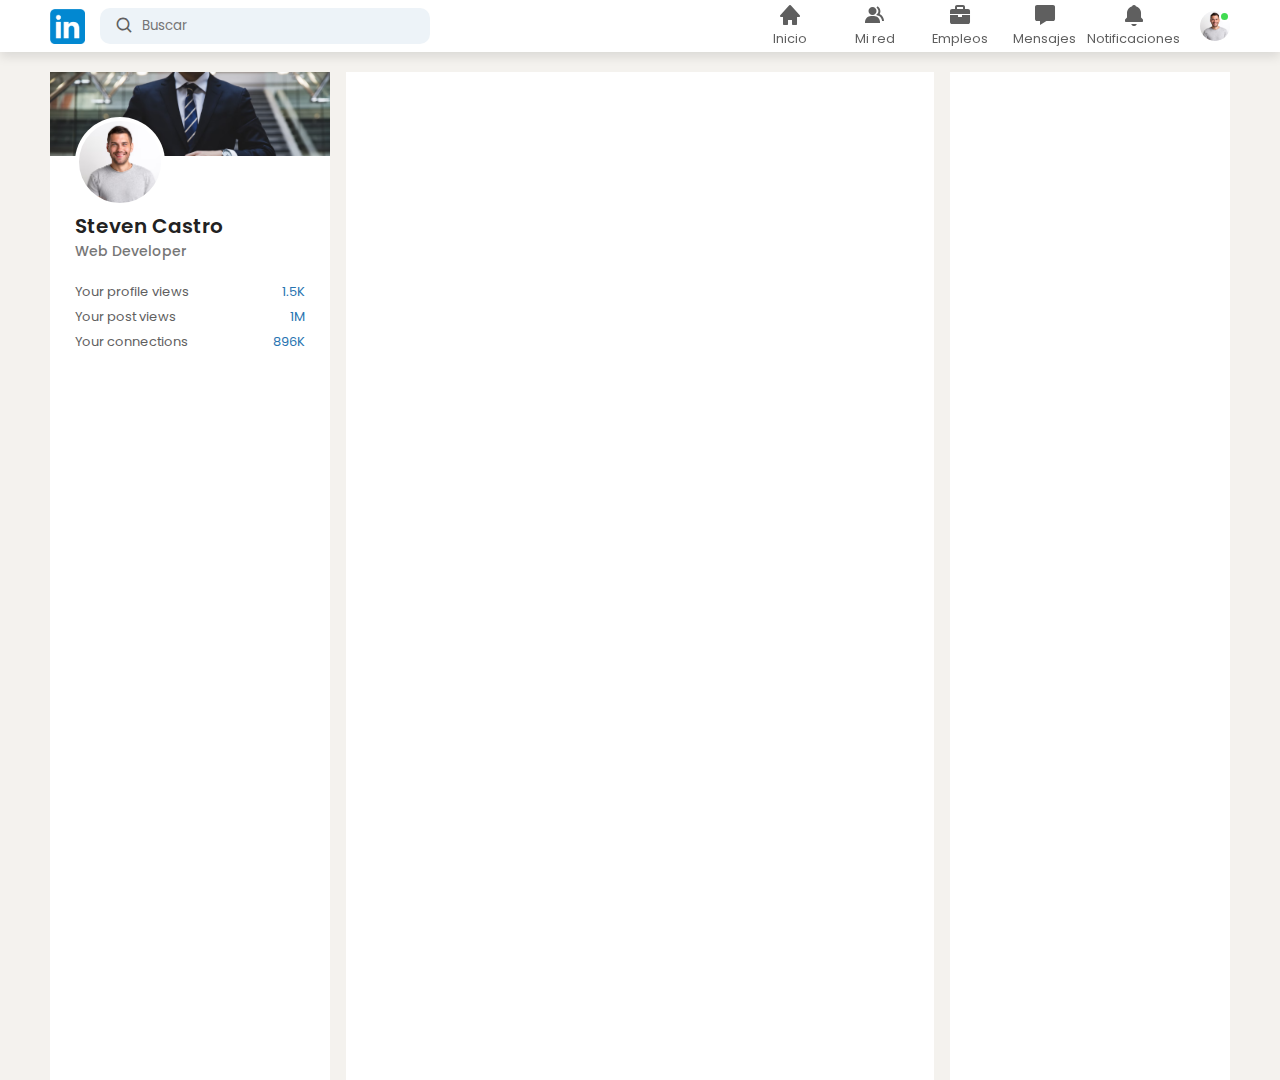
==== index.html @ e4f19cf7 "Avance en clase" ====
<!DOCTYPE html>
<html lang="es">

<head>
  <meta charset="UTF-8">
  <meta name="viewport" content="width=device-width, initial-scale=1.0">
  <title>LinkedIn</title>
  <link rel="stylesheet" href="CSS/style.css">
  <link href='https://unpkg.com/boxicons@2.1.4/css/boxicons.min.css' rel='stylesheet'>
</head>

<body class="body">
  <header class="header">
    <div class="header__container container">
      <div class="header__search-container search-container">
        <a href="">
          <img class="search-container__logo" src="imagenes/logo.jpg" alt="logo">
        </a>
        <form class="search-container__form" action="">
          <i class='bx bx-search search-container__icono'></i>
          <input class="search-container__input" type="text" placeholder="Buscar">
        </form>
      </div>
      <div class="header__nav-container nav-container">
        <ul class="nav-container__list">
          <li class="nav-container__item">
            <a class="nav-container__link" href="">
              <i class='bx bxs-home nav-container__icon'></i><Span class="nav-container__text">Inicio</Span>
            </a>
          </li>
          <li class="nav-container__item">
            <a class="nav-container__link" href="">
              <i class='bx bxs-group nav-container__icon'></i><Span class="nav-container__text">Mi red</Span>
            </a>
          </li>
          <li class="nav-container__item">
            <a class="nav-container__link" href="">
              <i class='bx bxs-briefcase nav-container__icon'></i><Span class="nav-container__text">Empleos</Span>
            </a>
          </li>
          <li class="nav-container__item">
            <a class="nav-container__link" href="">
              <i class='bx bxs-message nav-container__icon'></i><Span class="nav-container__text">Mensajes</Span>
            </a>
          </li>
          <li class="nav-container__item">
            <a class="nav-container__link" href="">
              <i class='bx bxs-bell nav-container__icon'></i><Span class="nav-container__text">Notificaciones</Span>
            </a>
          </li>
        </ul>
        <div class="nav-container__profile">
          <img class="nav-container__photo" src="imagenes/foto.jpg" alt="Foto">
        </div>
      </div>
    </div>
  </header>
  <div class="content-layout container">
    <aside class="sidebar">
      <div class="sidebar__box box-profile">
        <img class="box-profile__portada" src="imagenes/imagenPortada.jpg" alt="Portada">
        <img class="box-profile__foto" src="imagenes/foto.jpg" alt="Foto">
        <div class="box-profile__information profile-information">
          <h1 class="profile-information__title">Steven Castro</h1>
          <h3 class="profile-information__subtitle">Web Developer</h3>
          <ul class="profile-information__list">
            <li class="profile-information__item">Your profile views<span class="profile-information__numer">1.5K</span>
            </li>
            <li class="profile-information__item">Your post views<span class="profile-information__numer">1M</span></li>
            <li class="profile-information__item">Your connections<span class="profile-information__numer">896K</span>
            </li>
          </ul>
        </div>
      </div>
      <div class="sidebar__box box-information">

      </div>
    </aside>
    <main class="main"></main>
    <aside class="aside"></aside>
  </div>
</body>

</html>
---- CSS/style.css ----
@import url('https://fonts.googleapis.com/css2?family=Poppins:ital,wght@0,100;0,200;0,300;0,400;0,500;0,600;0,700;0,800;0,900;1,100;1,200;1,300;1,400;1,500;1,600;1,700;1,800;1,900&display=swap');
@import url(variables.css);
@import url(header.css);
@import url(layaut.css);
*{
  margin: 0;
  padding: 0;
  box-sizing: border-box;
  font-family: "Poppins", sans-serif;
}

.body{
  background-color: var(--colorFondo);
  color: var(--colorFuentePrincipal);
}
.container{
  max-width: 1200px;
  width: 100%;
  margin: auto;
  padding: 0 10px;
}

.content-layout {
  display: grid;
  grid-template-rows: auto;
  grid-template-columns: 280px 1fr 280px;
  grid-template-areas:
    'sidebar main aside';
  gap: 1rem;
  height: 120vh;
  padding-top: calc(52px + 20px);
}
.sidebar, main, .aside{
  /* background-color: var(--colorFondo); */
  background-color: var(--colorPrincipal);
}

.sidebar{
  grid-area: sidebar;
}
.main{
  grid-area: main;
}
.aside{
  grid-area: aside;
}
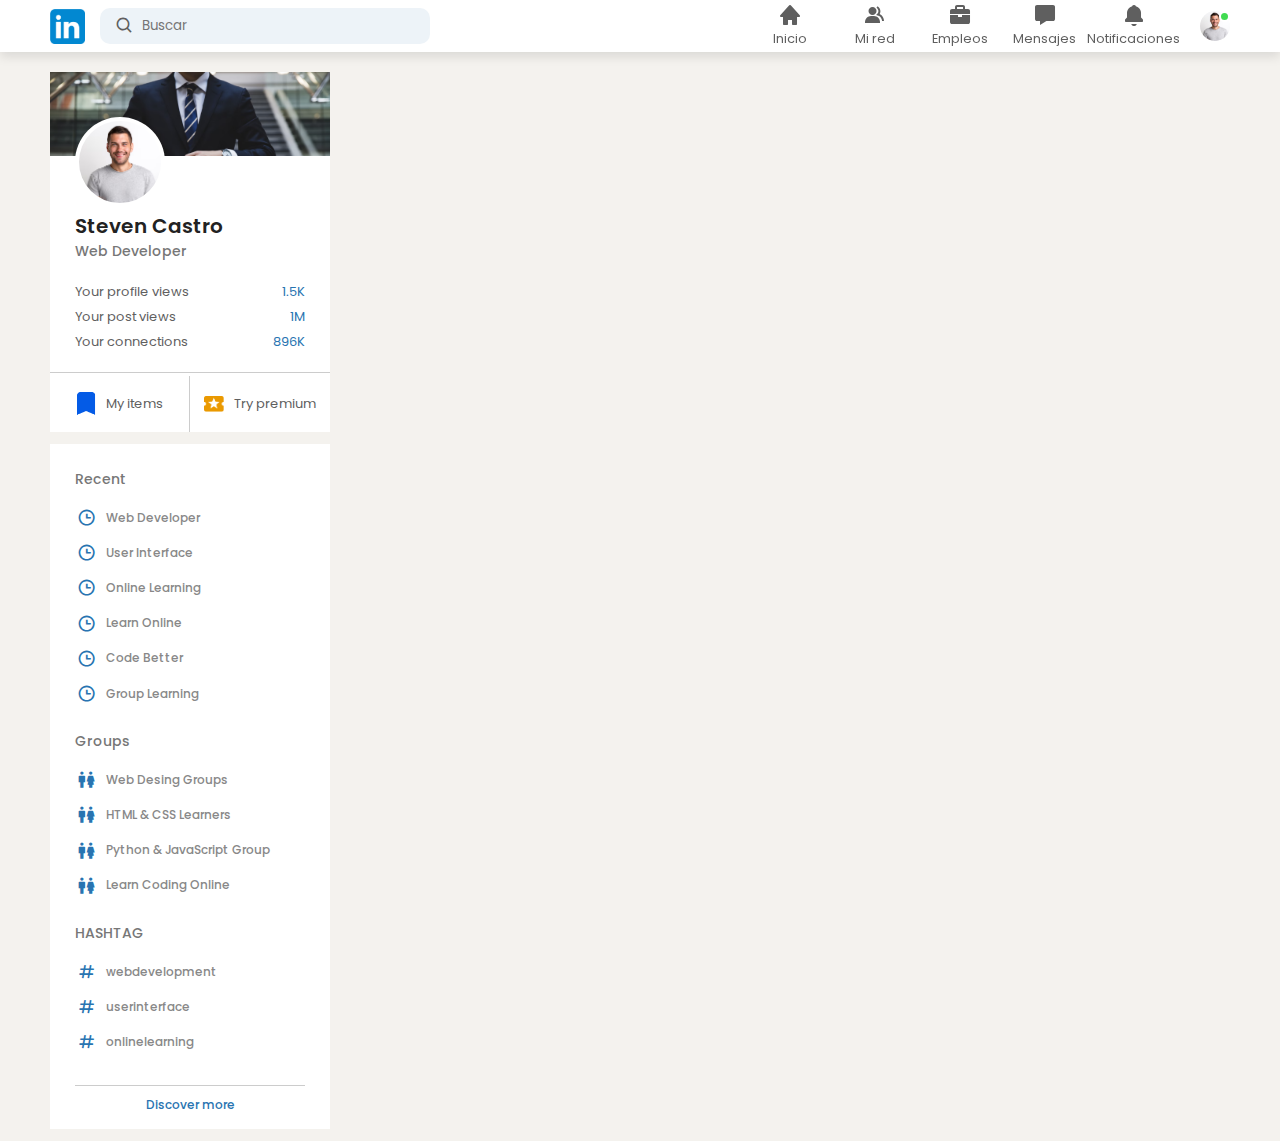
==== commit fa0a5391: "Primer avance en casa" ====
--- a/index.html
+++ b/index.html
@@ -71,10 +71,30 @@
             </li>
           </ul>
         </div>
+        <div class="box-profile__links profile-links">
+          <a class="profile-links__enlace profile-links__enlace--bordeDerecho" href=""><img class="profile-links__images" src="imagenes/items.png" alt="items">My items</a>
+          <a class="profile-links__enlace" href=""><img class="profile-links__images" src="imagenes/premium.png" alt="premium">Try premium</a>
+        </div>
       </div>
       <div class="sidebar__box box-information">
-
-      </div>
+        <h3 class="box-information__title">Recent</h3>
+        <a class="box-information__item" href="#"><i class='bx bx-time box-information__icon'></i>Web Developer</a>
+        <a class="box-information__item" href="#"><i class='bx bx-time box-information__icon'></i>User Interface</a>
+        <a class="box-information__item" href="#"><i class='bx bx-time box-information__icon'></i>Online Learning</a>
+        <a class="box-information__item" href="#"><i class='bx bx-time box-information__icon'></i>Learn Online</a>
+        <a class="box-information__item" href="#"><i class='bx bx-time box-information__icon'></i>Code Better</a>
+        <a class="box-information__item" href="#"><i class='bx bx-time box-information__icon'></i>Group Learning</a>
+        <h3 class="box-information__title">Groups</h3>
+        <a class="box-information__item" href=""><i class='bx bx-male-female box-information__icon' ></i>Web Desing Groups</a>
+        <a class="box-information__item" href=""><i class='bx bx-male-female box-information__icon' ></i>HTML & CSS Learners</a>
+        <a class="box-information__item" href=""><i class='bx bx-male-female box-information__icon' ></i>Python & JavaScript Group</a>
+        <a class="box-information__item" href=""><i class='bx bx-male-female box-information__icon' ></i>Learn Coding Online</a>
+        <h3 class="box-information__title">HASHTAG</h3>
+        <a class="box-information__item" href=""><i class='bx bx-hash box-information__icon' ></i>webdevelopment</a>
+        <a class="box-information__item" href=""><i class='bx bx-hash box-information__icon' ></i>userinterface</a>
+        <a class="box-information__item" href=""><i class='bx bx-hash box-information__icon' ></i>onlinelearning</a>
+        <div class="box-information__more">Discover more</div>
+        </div>
     </aside>
     <main class="main"></main>
     <aside class="aside"></aside>
--- a/CSS/style.css
+++ b/CSS/style.css
@@ -31,8 +31,8 @@
   padding-top: calc(52px + 20px);
 }
 .sidebar, main, .aside{
-  /* background-color: var(--colorFondo); */
-  background-color: var(--colorPrincipal);
+  background-color: var(--colorFondo);
+  /* background-color: var(--colorPrincipal); */
 }
 
 .sidebar{
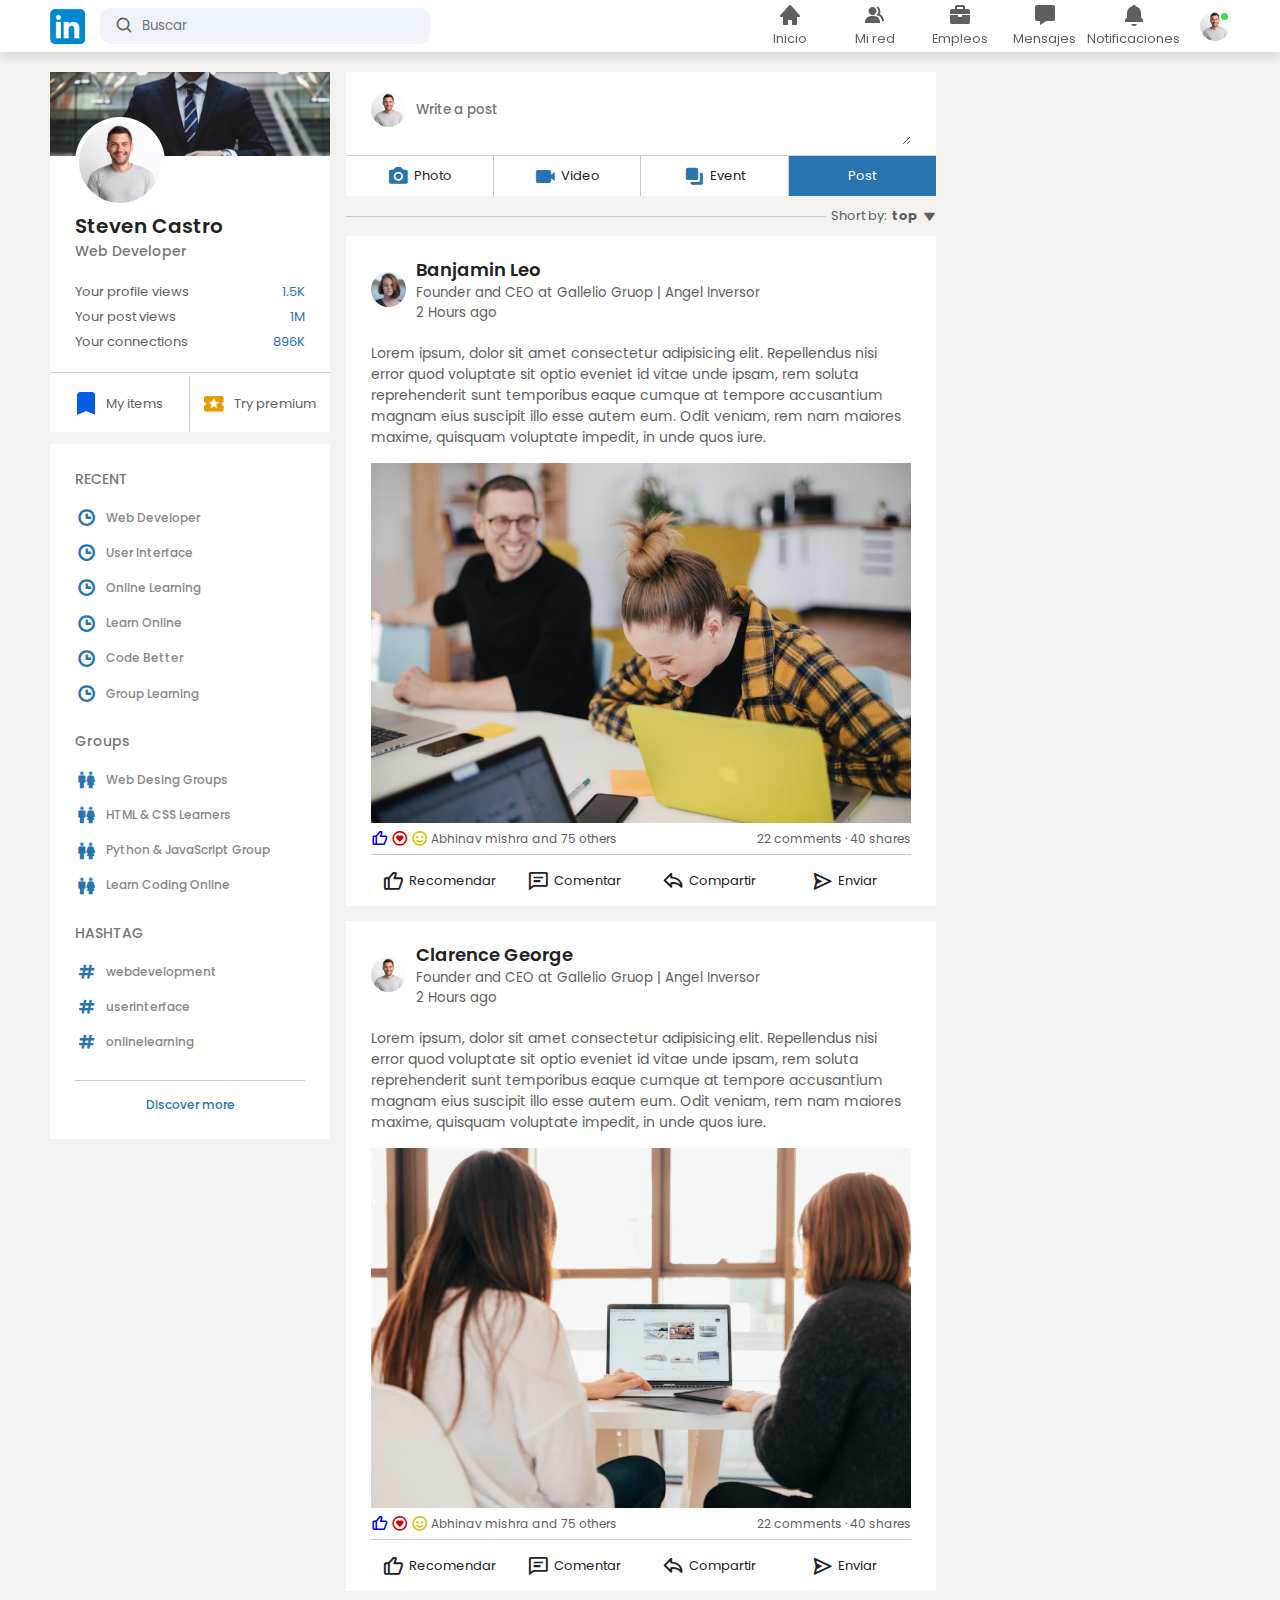
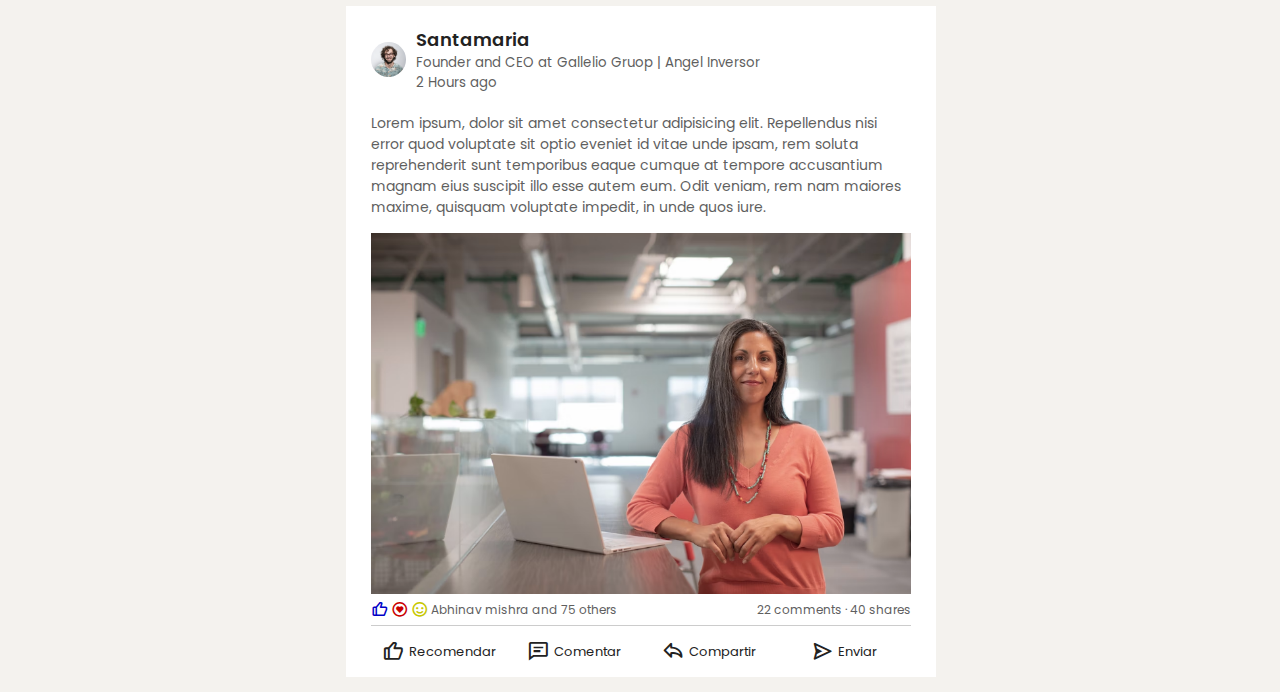
==== commit e68290cd: "Terminado main" ====
--- a/index.html
+++ b/index.html
@@ -77,7 +77,7 @@
         </div>
       </div>
       <div class="sidebar__box box-information">
-        <h3 class="box-information__title">Recent</h3>
+        <h3 class="box-information__title">RECENT</h3>
         <a class="box-information__item" href="#"><i class='bx bx-time box-information__icon'></i>Web Developer</a>
         <a class="box-information__item" href="#"><i class='bx bx-time box-information__icon'></i>User Interface</a>
         <a class="box-information__item" href="#"><i class='bx bx-time box-information__icon'></i>Online Learning</a>
@@ -93,10 +93,221 @@
         <a class="box-information__item" href=""><i class='bx bx-hash box-information__icon' ></i>webdevelopment</a>
         <a class="box-information__item" href=""><i class='bx bx-hash box-information__icon' ></i>userinterface</a>
         <a class="box-information__item" href=""><i class='bx bx-hash box-information__icon' ></i>onlinelearning</a>
+        <hr class="box-information__separador">
         <div class="box-information__more">Discover more</div>
         </div>
     </aside>
-    <main class="main"></main>
+    <main class="main">
+      <div class="main__create-post box-create">
+        <div class="box-create__input">
+          <img class="box-create__imagen" src="imagenes/foto.jpg" alt="foto">
+          <textarea class="box-create__texto" placeholder="Write a post" rows="2" style="height: 45px;"></textarea>
+        </div>
+        <ul class="box-create__links">
+          <li class="box-create__boton-link">
+            <a class="box-create__enlace" href="#">
+              <i class="box-create__icon bx bxs-camera"></i>
+              <span>Photo</span>
+            </a>
+          </li>
+          <li class="box-create__boton-link">
+            <a class="box-create__enlace" href="#">
+              <i class="box-create__icon bx bxs-video"></i>
+              <span>Video</span>
+            </a>
+          </li>
+          <li class="box-create__boton-link">
+            <a class="box-create__enlace" href="#">
+              <i class="box-create__icon bx bx-merge"></i>
+              <span>Event</span>
+            </a>
+          </li>
+          <li class="box-create__boton-link">
+            <a class="box-create__enlace box-create__enlace--azul" href="#">Post</a>
+          </li>
+        </ul>
+      </div>
+
+      <div class="main__short-by box-shortBy">
+        <hr class="box-shortBy__linea" >
+        <p class="box-shortBy__texto">
+          Short by:
+          <span class="box-shortBy__important">
+            top
+            <i class='bx bxs-down-arrow'></i>
+          </span>
+        </p>
+      </div>
+
+      <div class="main__post box-post">
+        <div class="box-post__information post-information">
+          <img class="post-information__imagen" src="imagenes/mujer.png" alt="Foto perfil">
+          <div class="post-information__datos">
+            <h1 class="post-information__nombre">Banjamin Leo</h1>
+            <small class="post-information__description">Founder and CEO at Gallelio Gruop | Angel Inversor</small>
+            <small class="post-information__description">2 Hours ago</small>
+          </div>
+        </div>
+        <p class="box-post__texto">
+          Lorem ipsum, dolor sit amet consectetur adipisicing elit. Repellendus nisi error quod voluptate sit optio eveniet id vitae unde ipsam, rem soluta
+          reprehenderit sunt temporibus eaque cumque at tempore accusantium magnam eius suscipit illo esse autem eum. Odit veniam, rem nam maiores maxime,
+          quisquam voluptate impedit, in unde quos iure.
+        </p>
+        <img class="box-post__imagen" src="imagenes/imagen_post1.png" alt="Imagen">
+
+        <div class="main__raections box-reactions">
+          <div class="box-reactions__emojis">
+            <i class="box-reactions__icon box-reactions__icon--like bx bx-like"></i>
+            <i class="box-reactions__icon box-reactions__icon--love bx bx-heart-circle"></i>
+            <i class="box-reactions__icon box-reactions__icon--smile bx bx-smile"></i>
+            <span class="box-reactions__text">Abhinav mishra and 75 others</span>
+          </div>
+          <span class="box-reactions__shares">22 comments · 40 shares</span>
+        </div>
+
+        <hr class="main__Separador">
+
+        <ul class="main__activity box-activity">
+          <li class="box-activity__boton-link">
+            <a class="box-activity__enlace" href="#">
+              <i class='box-activity__icon bx bx-like' ></i>
+              <span>Recomendar</span>
+            </a>
+          </li>
+          <li class="box-activity__boton-link">
+            <a class="box-activity__enlace" href="#">
+              <i class='box-activity__icon bx bx-comment-detail'></i>
+              <span>Comentar</span>
+            </a>
+          </li>
+          <li class="box-activity__boton-link">
+            <a class="box-activity__enlace" href="#">
+              <i class='box-activity__icon bx bx-share'></i>
+              <span>Compartir</span>
+            </a>
+          </li>
+          <li class="box-activity__boton-link">
+            <a class="box-activity__enlace" href="#">
+              <i class='box-activity__icon bx bx-send' ></i>
+              <span>Enviar</span>
+            </a>
+          </li>
+        </ul>
+      </div>
+
+      <div class="main__post box-post">
+        <div class="box-post__information post-information">
+          <img class="post-information__imagen" src="imagenes/foto.jpg" alt="Foto perfil">
+          <div class="post-information__datos">
+            <h1 class="post-information__nombre">Clarence George</h1>
+            <small class="post-information__description">Founder and CEO at Gallelio Gruop | Angel Inversor</small>
+            <small class="post-information__description">2 Hours ago</small>
+          </div>
+        </div>
+        <p class="box-post__texto">
+          Lorem ipsum, dolor sit amet consectetur adipisicing elit. Repellendus nisi error quod voluptate sit optio eveniet id vitae unde ipsam, rem soluta
+          reprehenderit sunt temporibus eaque cumque at tempore accusantium magnam eius suscipit illo esse autem eum. Odit veniam, rem nam maiores maxime,
+          quisquam voluptate impedit, in unde quos iure.
+        </p>
+        <img class="box-post__imagen" src="imagenes/imagen_post2.png" alt="Imagen">
+
+        <div class="main__raections box-reactions">
+          <div class="box-reactions__emojis">
+            <i class="box-reactions__icon box-reactions__icon--like bx bx-like"></i>
+            <i class="box-reactions__icon box-reactions__icon--love bx bx-heart-circle"></i>
+            <i class="box-reactions__icon box-reactions__icon--smile bx bx-smile"></i>
+            <span class="box-reactions__text">Abhinav mishra and 75 others</span>
+          </div>
+          <span class="box-reactions__shares">22 comments · 40 shares</span>
+        </div>
+
+        <hr class="main__Separador">
+
+        <ul class="main__activity box-activity">
+          <li class="box-activity__boton-link">
+            <a class="box-activity__enlace" href="#">
+              <i class='box-activity__icon bx bx-like' ></i>
+              <span>Recomendar</span>
+            </a>
+          </li>
+          <li class="box-activity__boton-link">
+            <a class="box-activity__enlace" href="#">
+              <i class='box-activity__icon bx bx-comment-detail'></i>
+              <span>Comentar</span>
+            </a>
+          </li>
+          <li class="box-activity__boton-link">
+            <a class="box-activity__enlace" href="#">
+              <i class='box-activity__icon bx bx-share'></i>
+              <span>Compartir</span>
+            </a>
+          </li>
+          <li class="box-activity__boton-link">
+            <a class="box-activity__enlace" href="#">
+              <i class='box-activity__icon bx bx-send' ></i>
+              <span>Enviar</span>
+            </a>
+          </li>
+        </ul>
+      </div>
+
+      <div class="main__post box-post">
+        <div class="box-post__information post-information">
+          <img class="post-information__imagen" src="imagenes/hombre.png" alt="Foto perfil">
+          <div class="post-information__datos">
+            <h1 class="post-information__nombre">Santamaria</h1>
+            <small class="post-information__description">Founder and CEO at Gallelio Gruop | Angel Inversor</small>
+            <small class="post-information__description">2 Hours ago</small>
+          </div>
+        </div>
+        <p class="box-post__texto">
+          Lorem ipsum, dolor sit amet consectetur adipisicing elit. Repellendus nisi error quod voluptate sit optio eveniet id vitae unde ipsam, rem soluta
+          reprehenderit sunt temporibus eaque cumque at tempore accusantium magnam eius suscipit illo esse autem eum. Odit veniam, rem nam maiores maxime,
+          quisquam voluptate impedit, in unde quos iure.
+        </p>
+        <img class="box-post__imagen" src="imagenes/imagen_post3.png" alt="Imagen">
+
+        <div class="main__raections box-reactions">
+          <div class="box-reactions__emojis">
+            <i class="box-reactions__icon box-reactions__icon--like bx bx-like"></i>
+            <i class="box-reactions__icon box-reactions__icon--love bx bx-heart-circle"></i>
+            <i class="box-reactions__icon box-reactions__icon--smile bx bx-smile"></i>
+            <span class="box-reactions__text">Abhinav mishra and 75 others</span>
+          </div>
+          <span class="box-reactions__shares">22 comments · 40 shares</span>
+        </div>
+
+        <hr class="main__Separador">
+
+        <ul class="main__activity box-activity">
+          <li class="box-activity__boton-link">
+            <a class="box-activity__enlace" href="#">
+              <i class='box-activity__icon bx bx-like' ></i>
+              <span>Recomendar</span>
+            </a>
+          </li>
+          <li class="box-activity__boton-link">
+            <a class="box-activity__enlace" href="#">
+              <i class='box-activity__icon bx bx-comment-detail'></i>
+              <span>Comentar</span>
+            </a>
+          </li>
+          <li class="box-activity__boton-link">
+            <a class="box-activity__enlace" href="#">
+              <i class='box-activity__icon bx bx-share'></i>
+              <span>Compartir</span>
+            </a>
+          </li>
+          <li class="box-activity__boton-link">
+            <a class="box-activity__enlace" href="#">
+              <i class='box-activity__icon bx bx-send' ></i>
+              <span>Enviar</span>
+            </a>
+          </li>
+        </ul>
+      </div>
+      
+    </main>
     <aside class="aside"></aside>
   </div>
 </body>
--- a/CSS/style.css
+++ b/CSS/style.css
@@ -1,14 +1,14 @@
 @import url('https://fonts.googleapis.com/css2?family=Poppins:ital,wght@0,100;0,200;0,300;0,400;0,500;0,600;0,700;0,800;0,900;1,100;1,200;1,300;1,400;1,500;1,600;1,700;1,800;1,900&display=swap');
 @import url(variables.css);
 @import url(header.css);
-@import url(layaut.css);
+@import url(sidebar_left.css);
+@import url(main.css);
 *{
   margin: 0;
   padding: 0;
   box-sizing: border-box;
   font-family: "Poppins", sans-serif;
 }
-
 .body{
   background-color: var(--colorFondo);
   color: var(--colorFuentePrincipal);
@@ -39,6 +39,7 @@
   grid-area: sidebar;
 }
 .main{
+  min-width: 590px;
   grid-area: main;
 }
 .aside{
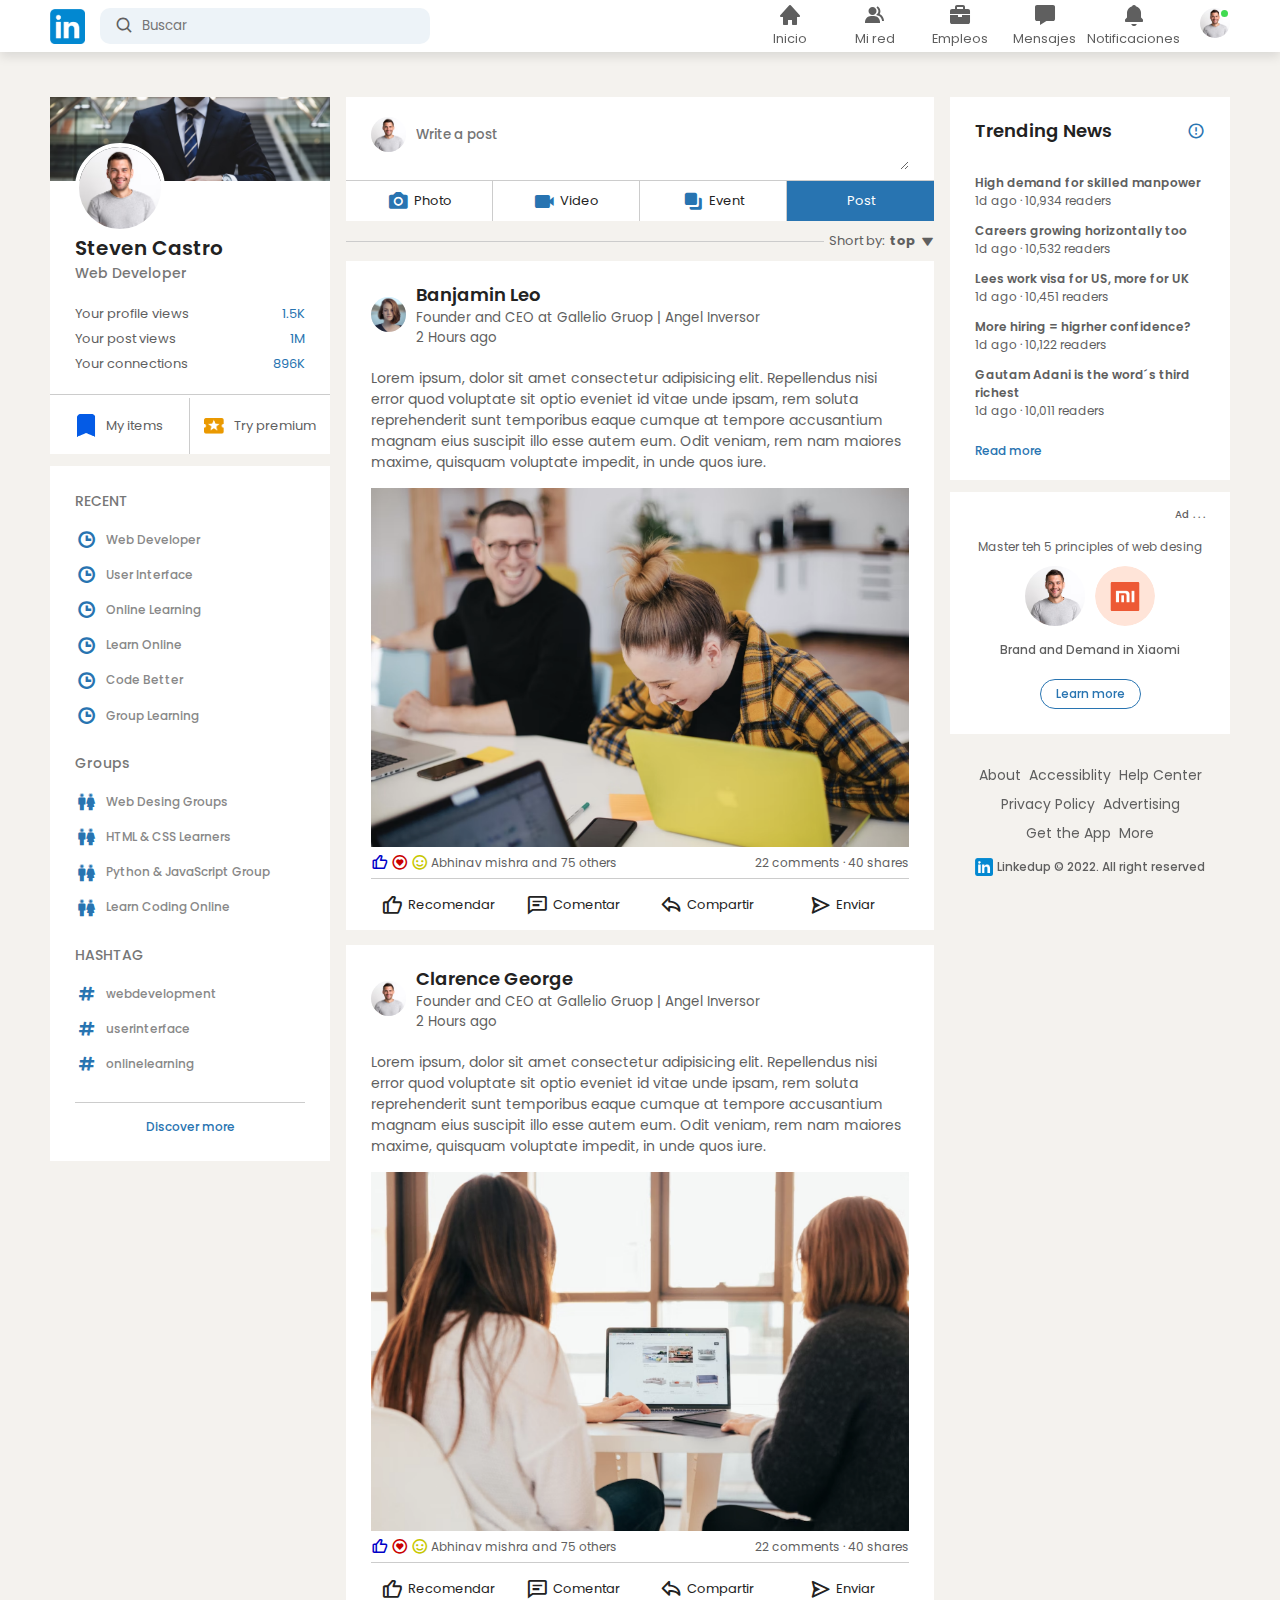
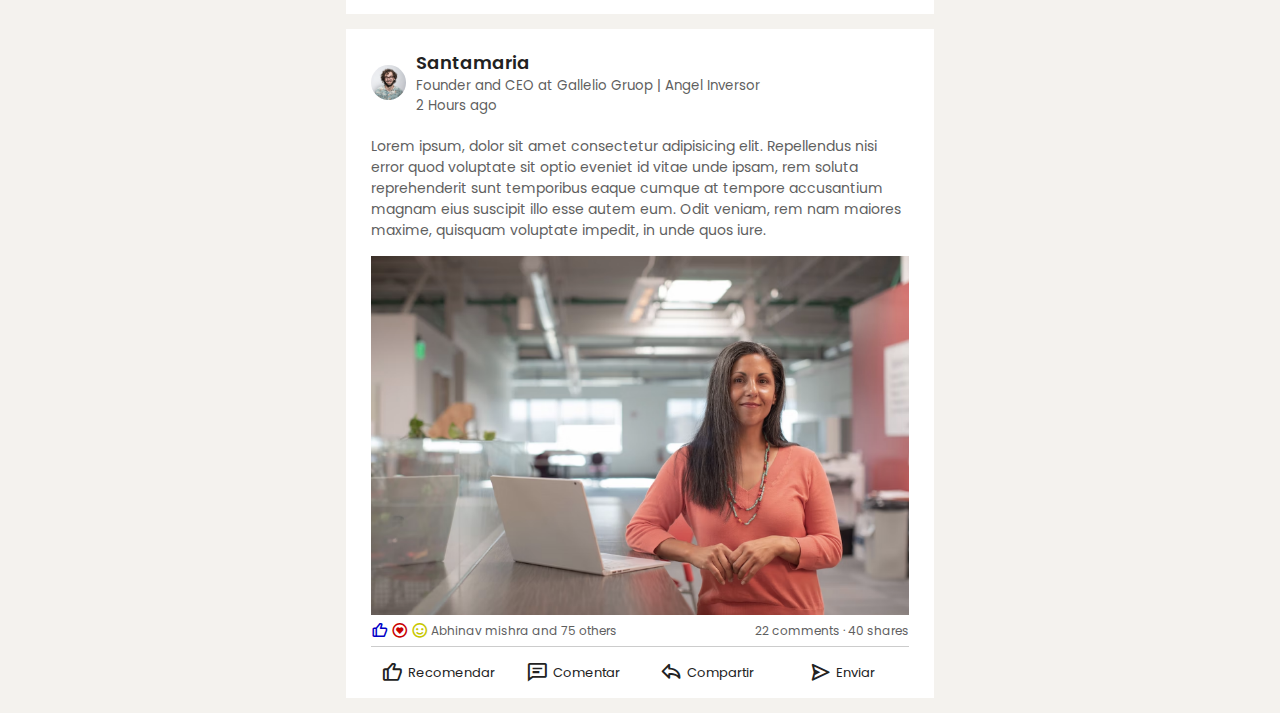
==== commit 44e2c2a2: "Terminado main page" ====
--- a/index.html
+++ b/index.html
@@ -10,6 +10,7 @@
 </head>
 
 <body class="body">
+  <!-- HEADER -->
   <header class="header">
     <div class="header__container container">
       <div class="header__search-container search-container">
@@ -50,17 +51,45 @@
           </li>
         </ul>
         <div class="nav-container__profile">
-          <img class="nav-container__photo" src="imagenes/foto.jpg" alt="Foto">
+          <label for="desplegable">
+            <img class="nav-container__photo" src="imagenes/foto.jpg" alt="Foto">
+          </label>
         </div>
       </div>
     </div>
   </header>
+
+  <input type="checkbox" id="desplegable" name="desplegable" class="desplegable">
+
+  <div class="menu-container">
+    <div class="menu-container__info">
+      <img class="menu-container__image" src="imagenes/foto.jpg" alt="Foto">
+      <div class="menu-container__nombre">
+        <h3 class="menu-container__text">Steven Castro</h3>
+        <a class="menu-container__enlace" href="profile.html">See your profile</a>
+      </div>
+    </div>
+    <hr class="menu-container__separador">
+    <a class="menu-container__link menu-link" href="#">
+      <div class="menu-link__icon-cont">
+        <i class='bx bxs-message-error'></i>
+      </div>
+      <div>
+        <span>Give Feedback</span>
+        <i class='bx bxs-chevron-right'></i>
+      </div>
+    </a>
+
+  </div>
+
   <div class="content-layout container">
+
+    <!-- SIDEBAR LEFT -->
     <aside class="sidebar">
       <div class="sidebar__box box-profile">
         <img class="box-profile__portada" src="imagenes/imagenPortada.jpg" alt="Portada">
-        <img class="box-profile__foto" src="imagenes/foto.jpg" alt="Foto">
         <div class="box-profile__information profile-information">
+          <img class="box-profile__foto" src="imagenes/foto.jpg" alt="Foto">
           <h1 class="profile-information__title">Steven Castro</h1>
           <h3 class="profile-information__subtitle">Web Developer</h3>
           <ul class="profile-information__list">
@@ -72,8 +101,10 @@
           </ul>
         </div>
         <div class="box-profile__links profile-links">
-          <a class="profile-links__enlace profile-links__enlace--bordeDerecho" href=""><img class="profile-links__images" src="imagenes/items.png" alt="items">My items</a>
-          <a class="profile-links__enlace" href=""><img class="profile-links__images" src="imagenes/premium.png" alt="premium">Try premium</a>
+          <a class="profile-links__enlace profile-links__enlace--bordeDerecho" href=""><img
+              class="profile-links__images" src="imagenes/items.png" alt="items">My items</a>
+          <a class="profile-links__enlace" href=""><img class="profile-links__images" src="imagenes/premium.png"
+              alt="premium">Try premium</a>
         </div>
       </div>
       <div class="sidebar__box box-information">
@@ -85,18 +116,23 @@
         <a class="box-information__item" href="#"><i class='bx bx-time box-information__icon'></i>Code Better</a>
         <a class="box-information__item" href="#"><i class='bx bx-time box-information__icon'></i>Group Learning</a>
         <h3 class="box-information__title">Groups</h3>
-        <a class="box-information__item" href=""><i class='bx bx-male-female box-information__icon' ></i>Web Desing Groups</a>
-        <a class="box-information__item" href=""><i class='bx bx-male-female box-information__icon' ></i>HTML & CSS Learners</a>
-        <a class="box-information__item" href=""><i class='bx bx-male-female box-information__icon' ></i>Python & JavaScript Group</a>
-        <a class="box-information__item" href=""><i class='bx bx-male-female box-information__icon' ></i>Learn Coding Online</a>
+        <a class="box-information__item" href=""><i class='bx bx-male-female box-information__icon'></i>Web Desing
+          Groups</a>
+        <a class="box-information__item" href=""><i class='bx bx-male-female box-information__icon'></i>HTML & CSS
+          Learners</a>
+        <a class="box-information__item" href=""><i class='bx bx-male-female box-information__icon'></i>Python &
+          JavaScript Group</a>
+        <a class="box-information__item" href=""><i class='bx bx-male-female box-information__icon'></i>Learn Coding
+          Online</a>
         <h3 class="box-information__title">HASHTAG</h3>
-        <a class="box-information__item" href=""><i class='bx bx-hash box-information__icon' ></i>webdevelopment</a>
-        <a class="box-information__item" href=""><i class='bx bx-hash box-information__icon' ></i>userinterface</a>
-        <a class="box-information__item" href=""><i class='bx bx-hash box-information__icon' ></i>onlinelearning</a>
+        <a class="box-information__item" href=""><i class='bx bx-hash box-information__icon'></i>webdevelopment</a>
+        <a class="box-information__item" href=""><i class='bx bx-hash box-information__icon'></i>userinterface</a>
+        <a class="box-information__item" href=""><i class='bx bx-hash box-information__icon'></i>onlinelearning</a>
         <hr class="box-information__separador">
         <div class="box-information__more">Discover more</div>
-        </div>
+      </div>
     </aside>
+    <!-- MAIN -->
     <main class="main">
       <div class="main__create-post box-create">
         <div class="box-create__input">
@@ -129,7 +165,7 @@
       </div>
 
       <div class="main__short-by box-shortBy">
-        <hr class="box-shortBy__linea" >
+        <hr class="box-shortBy__linea">
         <p class="box-shortBy__texto">
           Short by:
           <span class="box-shortBy__important">
@@ -149,8 +185,10 @@
           </div>
         </div>
         <p class="box-post__texto">
-          Lorem ipsum, dolor sit amet consectetur adipisicing elit. Repellendus nisi error quod voluptate sit optio eveniet id vitae unde ipsam, rem soluta
-          reprehenderit sunt temporibus eaque cumque at tempore accusantium magnam eius suscipit illo esse autem eum. Odit veniam, rem nam maiores maxime,
+          Lorem ipsum, dolor sit amet consectetur adipisicing elit. Repellendus nisi error quod voluptate sit optio
+          eveniet id vitae unde ipsam, rem soluta
+          reprehenderit sunt temporibus eaque cumque at tempore accusantium magnam eius suscipit illo esse autem eum.
+          Odit veniam, rem nam maiores maxime,
           quisquam voluptate impedit, in unde quos iure.
         </p>
         <img class="box-post__imagen" src="imagenes/imagen_post1.png" alt="Imagen">
@@ -170,7 +208,7 @@
         <ul class="main__activity box-activity">
           <li class="box-activity__boton-link">
             <a class="box-activity__enlace" href="#">
-              <i class='box-activity__icon bx bx-like' ></i>
+              <i class='box-activity__icon bx bx-like'></i>
               <span>Recomendar</span>
             </a>
           </li>
@@ -188,7 +226,7 @@
           </li>
           <li class="box-activity__boton-link">
             <a class="box-activity__enlace" href="#">
-              <i class='box-activity__icon bx bx-send' ></i>
+              <i class='box-activity__icon bx bx-send'></i>
               <span>Enviar</span>
             </a>
           </li>
@@ -205,8 +243,10 @@
           </div>
         </div>
         <p class="box-post__texto">
-          Lorem ipsum, dolor sit amet consectetur adipisicing elit. Repellendus nisi error quod voluptate sit optio eveniet id vitae unde ipsam, rem soluta
-          reprehenderit sunt temporibus eaque cumque at tempore accusantium magnam eius suscipit illo esse autem eum. Odit veniam, rem nam maiores maxime,
+          Lorem ipsum, dolor sit amet consectetur adipisicing elit. Repellendus nisi error quod voluptate sit optio
+          eveniet id vitae unde ipsam, rem soluta
+          reprehenderit sunt temporibus eaque cumque at tempore accusantium magnam eius suscipit illo esse autem eum.
+          Odit veniam, rem nam maiores maxime,
           quisquam voluptate impedit, in unde quos iure.
         </p>
         <img class="box-post__imagen" src="imagenes/imagen_post2.png" alt="Imagen">
@@ -226,7 +266,7 @@
         <ul class="main__activity box-activity">
           <li class="box-activity__boton-link">
             <a class="box-activity__enlace" href="#">
-              <i class='box-activity__icon bx bx-like' ></i>
+              <i class='box-activity__icon bx bx-like'></i>
               <span>Recomendar</span>
             </a>
           </li>
@@ -244,7 +284,7 @@
           </li>
           <li class="box-activity__boton-link">
             <a class="box-activity__enlace" href="#">
-              <i class='box-activity__icon bx bx-send' ></i>
+              <i class='box-activity__icon bx bx-send'></i>
               <span>Enviar</span>
             </a>
           </li>
@@ -261,8 +301,10 @@
           </div>
         </div>
         <p class="box-post__texto">
-          Lorem ipsum, dolor sit amet consectetur adipisicing elit. Repellendus nisi error quod voluptate sit optio eveniet id vitae unde ipsam, rem soluta
-          reprehenderit sunt temporibus eaque cumque at tempore accusantium magnam eius suscipit illo esse autem eum. Odit veniam, rem nam maiores maxime,
+          Lorem ipsum, dolor sit amet consectetur adipisicing elit. Repellendus nisi error quod voluptate sit optio
+          eveniet id vitae unde ipsam, rem soluta
+          reprehenderit sunt temporibus eaque cumque at tempore accusantium magnam eius suscipit illo esse autem eum.
+          Odit veniam, rem nam maiores maxime,
           quisquam voluptate impedit, in unde quos iure.
         </p>
         <img class="box-post__imagen" src="imagenes/imagen_post3.png" alt="Imagen">
@@ -282,7 +324,7 @@
         <ul class="main__activity box-activity">
           <li class="box-activity__boton-link">
             <a class="box-activity__enlace" href="#">
-              <i class='box-activity__icon bx bx-like' ></i>
+              <i class='box-activity__icon bx bx-like'></i>
               <span>Recomendar</span>
             </a>
           </li>
@@ -300,15 +342,64 @@
           </li>
           <li class="box-activity__boton-link">
             <a class="box-activity__enlace" href="#">
-              <i class='box-activity__icon bx bx-send' ></i>
+              <i class='box-activity__icon bx bx-send'></i>
               <span>Enviar</span>
             </a>
           </li>
         </ul>
       </div>
-      
+
     </main>
-    <aside class="aside"></aside>
+    <!-- SIDEBAR RIGHT -->
+    <aside class="aside">
+      <div class="aside__news box-news">
+        <div class="box-news__box-title">
+          <h3 class="box-news__title">Trending News</h3>
+          <i class='box-news__icon bx bx-info-circle bx-flip-vertical'></i>
+        </div>
+        <a class="box-news__link" href="#">High demand for skilled manpower</a>
+        <span class="box-news__text">1d ago · 10,934 readers</span>
+
+        <a class="box-news__link" href="#">Careers growing horizontally too</a>
+        <span class="box-news__text">1d ago · 10,532 readers</span>
+
+        <a class="box-news__link" href="#">Lees work visa for US, more for UK</a>
+        <span class="box-news__text">1d ago · 10,451 readers</span>
+
+        <a class="box-news__link" href="#">More hiring = higrher confidence?</a>
+        <span class="box-news__text">1d ago · 10,122 readers</span>
+
+        <a class="box-news__link" href="#">Gautam Adani is the word´s third richest</a>
+        <span class="box-news__text">1d ago · 10,011 readers</span>
+
+        <a href="#" class="box-news__link box-news__link--azul">Read more</a>
+      </div>
+      <div class="aside__sticky box-sticky">
+        <div class="box-sticky__information sticky-information">
+          <small class="sticky-information__word">Ad . . .</small>
+          <span class="sticky-information__text">Master teh 5 principles of web desing</span>
+          <div class="sticky-information__imagenes">
+            <img class="sticky-information__image" src="imagenes/foto.jpg" alt="Foto">
+            <img class="sticky-information__image" src="imagenes/mi-logo.png" alt="mi-logo">
+          </div>
+          <b class="sticky-information__text sticky-information__text--important">Brand and Demand in Xiaomi</b>
+          <a href="#" class="sticky-information__link">Learn more</a>
+        </div>
+        <div class="box-sticky__links sticky-links">
+          <a href="#" class="sticky-links__link">About</a>
+          <a href="#" class="sticky-links__link">Accessiblity</a>
+          <a href="#" class="sticky-links__link">Help Center</a>
+          <a href="#" class="sticky-links__link">Privacy Policy</a>
+          <a href="#" class="sticky-links__link">Advertising</a>
+          <a href="#" class="sticky-links__link">Get the App</a>
+          <a href="#" class="sticky-links__link">More</a>
+          <div class="box-sticky__copyright sticky-copyright">
+            <img class="sticky-copyright__image" src="imagenes/logo.jpg" alt="Logo">
+            <span class="sticky-copyright__text">Linkedup © 2022. All right reserved</span>
+          </div>
+        </div>
+      </div>
+    </aside>
   </div>
 </body>
 
--- a/CSS/style.css
+++ b/CSS/style.css
@@ -3,6 +3,7 @@
 @import url(header.css);
 @import url(sidebar_left.css);
 @import url(main.css);
+@import url(sidebar_right.css);
 *{
   margin: 0;
   padding: 0;
@@ -32,16 +33,60 @@
 }
 .sidebar, main, .aside{
   background-color: var(--colorFondo);
-  /* background-color: var(--colorPrincipal); */
 }
 
 .sidebar{
   grid-area: sidebar;
 }
 .main{
-  min-width: 590px;
   grid-area: main;
 }
 .aside{
   grid-area: aside;
 }
+
+@media (width < 1100px){
+  .content-layout{
+    grid-template-columns: 260px 1fr;
+    grid-template-areas:
+      'sidebar main';
+    gap: 1rem;
+    height: 100vh;
+    padding-top: calc(52px + 20px);
+  }
+  .aside{
+    display: none;
+  }
+}
+
+@media (width < 770px){
+  .search-container__form{
+    background-color: transparent;
+    color: var(--colorFuenteTerciaria);
+  }
+  .search-container__input{
+    width: 0;
+    padding: 0;
+  }
+  .nav-container__link{
+    min-width: 45px;
+  }
+  .nav-container__text{
+    display: none;
+  }
+
+  .content-layout{
+    margin-right: 20px;
+    grid-template-columns: 1fr;
+    grid-template-areas:
+      'sidebar'
+      'main';
+    gap: 1rem;
+    height: 100vh;
+    padding-top: calc(52px + 20px);
+  }
+
+  .box-activity__enlace{
+    flex-direction: column;
+  }
+}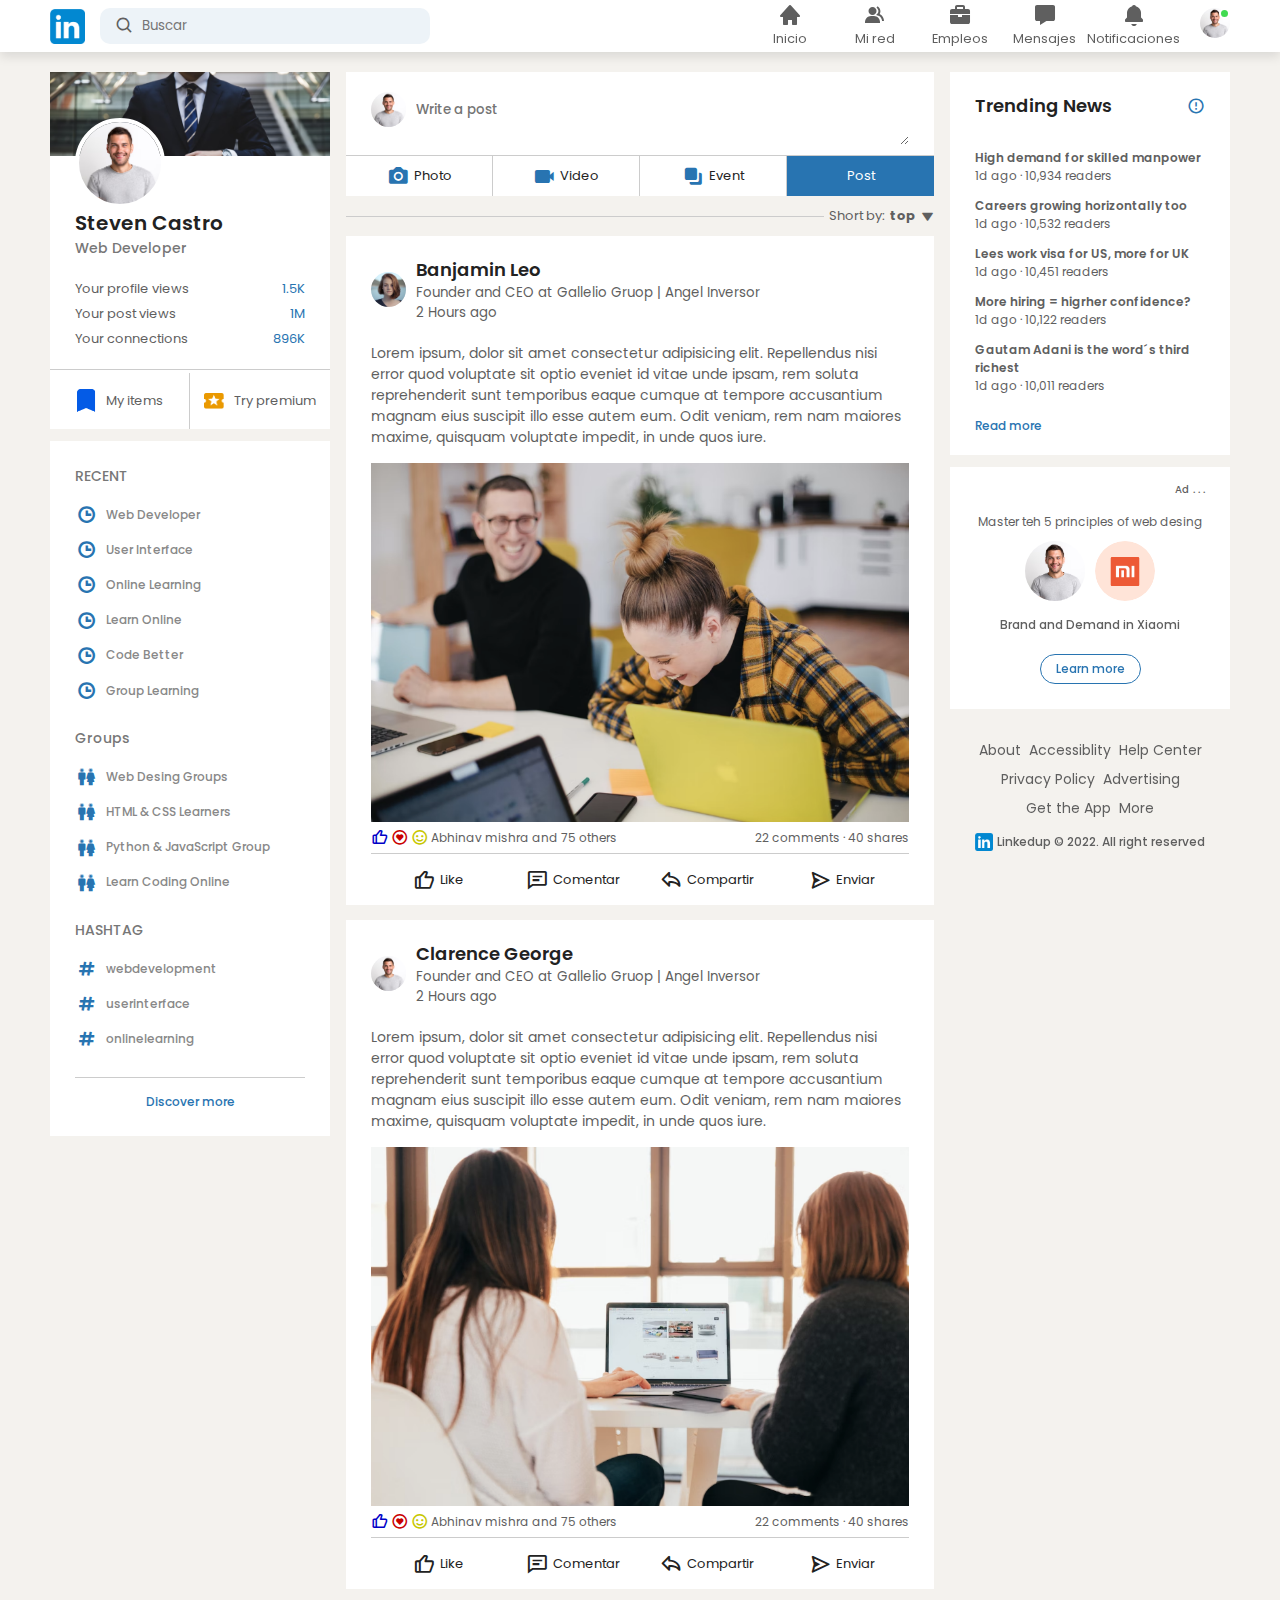
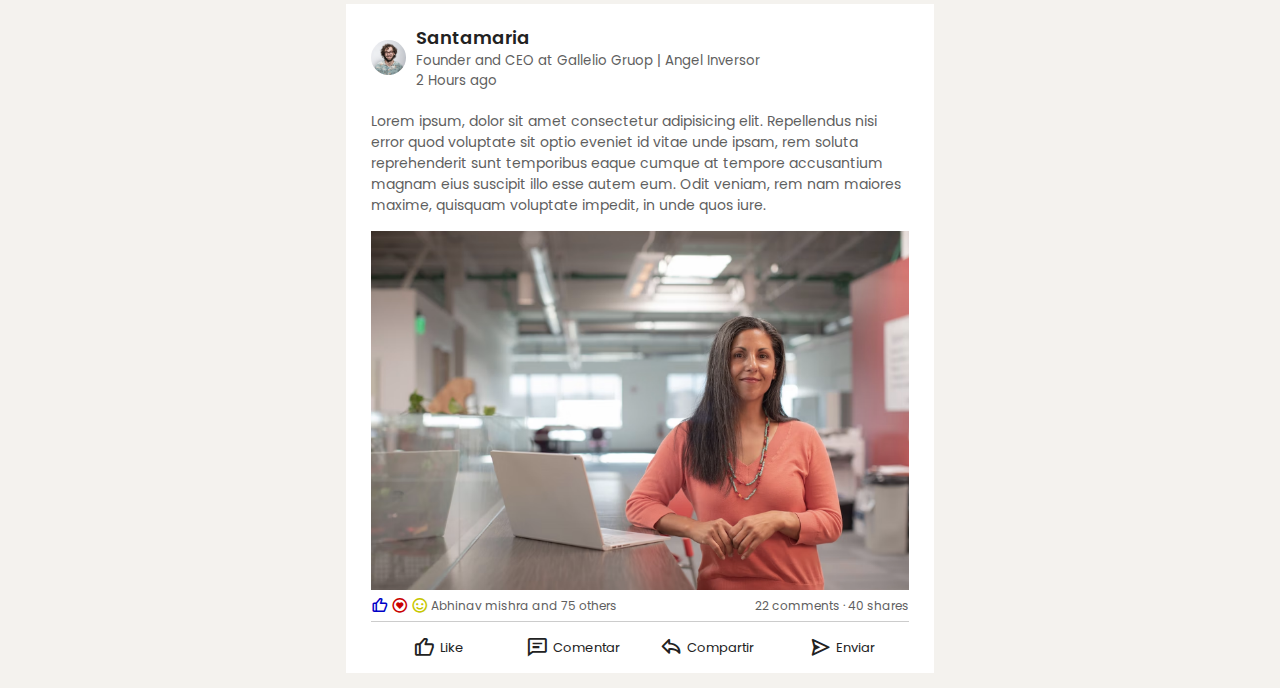
==== commit e5bfde6b: "Terminado dropdown" ====
--- a/index.html
+++ b/index.html
@@ -7,6 +7,7 @@
   <title>LinkedIn</title>
   <link rel="stylesheet" href="CSS/style.css">
   <link href='https://unpkg.com/boxicons@2.1.4/css/boxicons.min.css' rel='stylesheet'>
+  <link rel="shortcut icon" href="imagenes/logo.jpg" type="image/x-icon">
 </head>
 
 <body class="body">
@@ -74,8 +75,44 @@
       <div class="menu-link__icon-cont">
         <i class='bx bxs-message-error'></i>
       </div>
-      <div>
+      <div class="menu-link__info-cont">
         <span>Give Feedback</span>
+        <i class='bx bxs-chevron-right'></i>
+      </div>
+    </a>
+    <a class="menu-container__link menu-link" href="#">
+      <div class="menu-link__icon-cont">
+        <i class='bx bxs-cog'></i>
+      </div>
+      <div class="menu-link__info-cont">
+        <span>Setting & Privacy</span>
+        <i class='bx bxs-chevron-right'></i>
+      </div>
+    </a>
+    <a class="menu-container__link menu-link" href="#">
+      <div class="menu-link__icon-cont">
+        <i class='bx bxs-help-circle' ></i>
+      </div>
+      <div class="menu-link__info-cont">
+        <span>Help & Support</span>
+        <i class='bx bxs-chevron-right'></i>
+      </div>
+    </a>
+    <a class="menu-container__link menu-link" href="#">
+      <div class="menu-link__icon-cont">
+        <i class='bx bxs-moon' ></i>
+      </div>
+      <div class="menu-link__info-cont">
+        <span>Display & Accessiblity</span>
+        <i class='bx bxs-chevron-right'></i>
+      </div>
+    </a>
+    <a class="menu-container__link menu-link" href="#">
+      <div class="menu-link__icon-cont">
+        <i class='bx bxs-log-out'></i>
+      </div>
+      <div class="menu-link__info-cont">
+        <span>Logout</span>
         <i class='bx bxs-chevron-right'></i>
       </div>
     </a>
@@ -209,7 +246,7 @@
           <li class="box-activity__boton-link">
             <a class="box-activity__enlace" href="#">
               <i class='box-activity__icon bx bx-like'></i>
-              <span>Recomendar</span>
+              <span>Like</span>
             </a>
           </li>
           <li class="box-activity__boton-link">
@@ -267,7 +304,7 @@
           <li class="box-activity__boton-link">
             <a class="box-activity__enlace" href="#">
               <i class='box-activity__icon bx bx-like'></i>
-              <span>Recomendar</span>
+              <span>Like</span>
             </a>
           </li>
           <li class="box-activity__boton-link">
@@ -325,7 +362,7 @@
           <li class="box-activity__boton-link">
             <a class="box-activity__enlace" href="#">
               <i class='box-activity__icon bx bx-like'></i>
-              <span>Recomendar</span>
+              <span>Like</span>
             </a>
           </li>
           <li class="box-activity__boton-link">
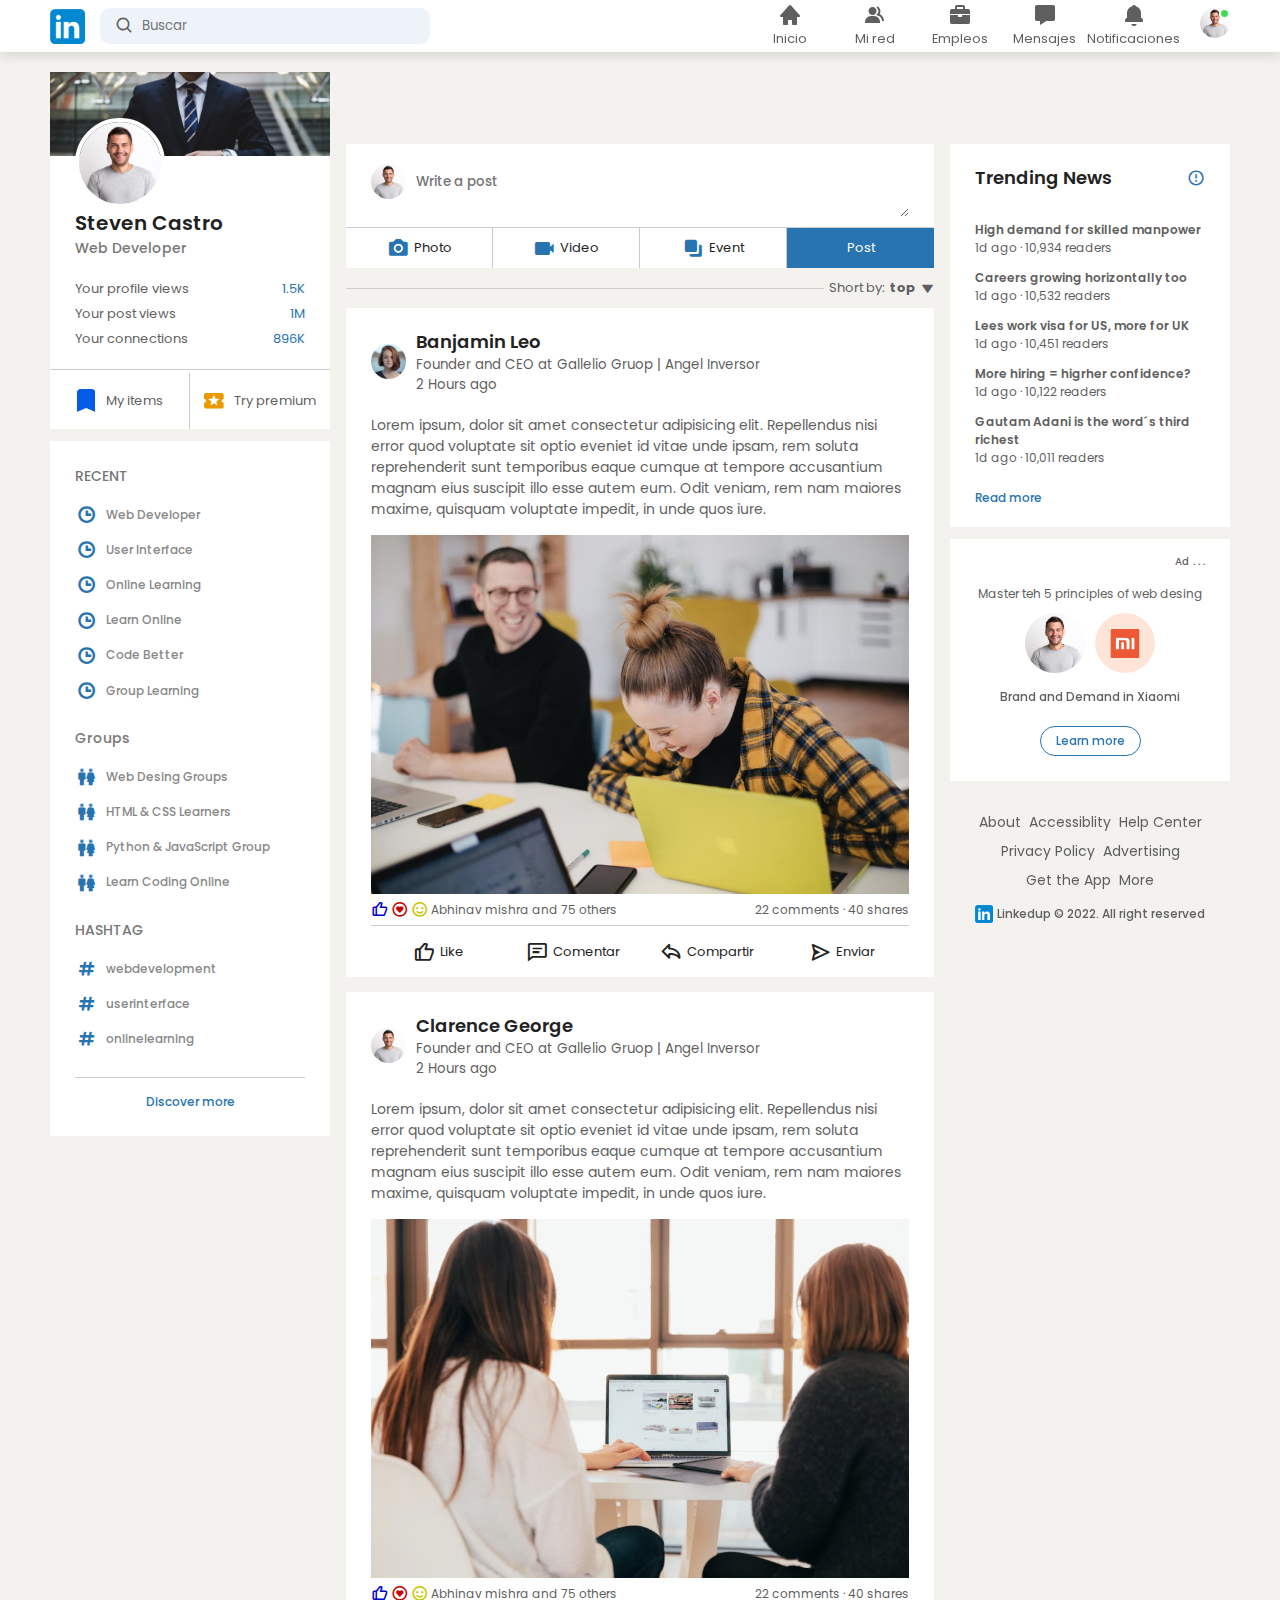
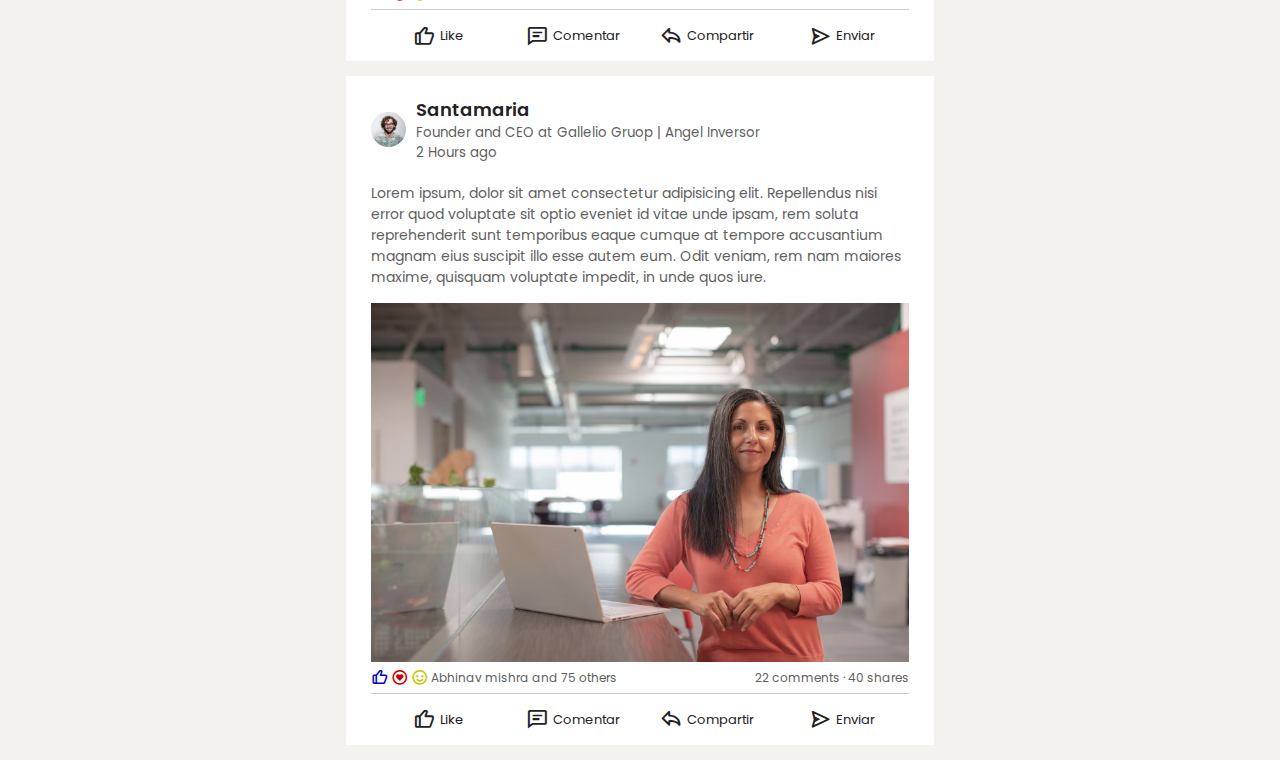
==== commit da8945d6: "Creacion de pageProfile" ====
--- a/index.html
+++ b/index.html
@@ -15,7 +15,7 @@
   <header class="header">
     <div class="header__container container">
       <div class="header__search-container search-container">
-        <a href="">
+        <a href="index.html">
           <img class="search-container__logo" src="imagenes/logo.jpg" alt="logo">
         </a>
         <form class="search-container__form" action="">
--- a/CSS/style.css
+++ b/CSS/style.css
@@ -4,6 +4,7 @@
 @import url(sidebar_left.css);
 @import url(main.css);
 @import url(sidebar_right.css);
+@import url(pageProfile.css);
 *{
   margin: 0;
   padding: 0;
@@ -26,7 +27,7 @@
   grid-template-rows: auto;
   grid-template-columns: 280px 1fr 280px;
   grid-template-areas:
-    'sidebar main aside';
+  'sidebar main aside';
   gap: 1rem;
   height: 120vh;
   padding-top: calc(52px + 20px);
